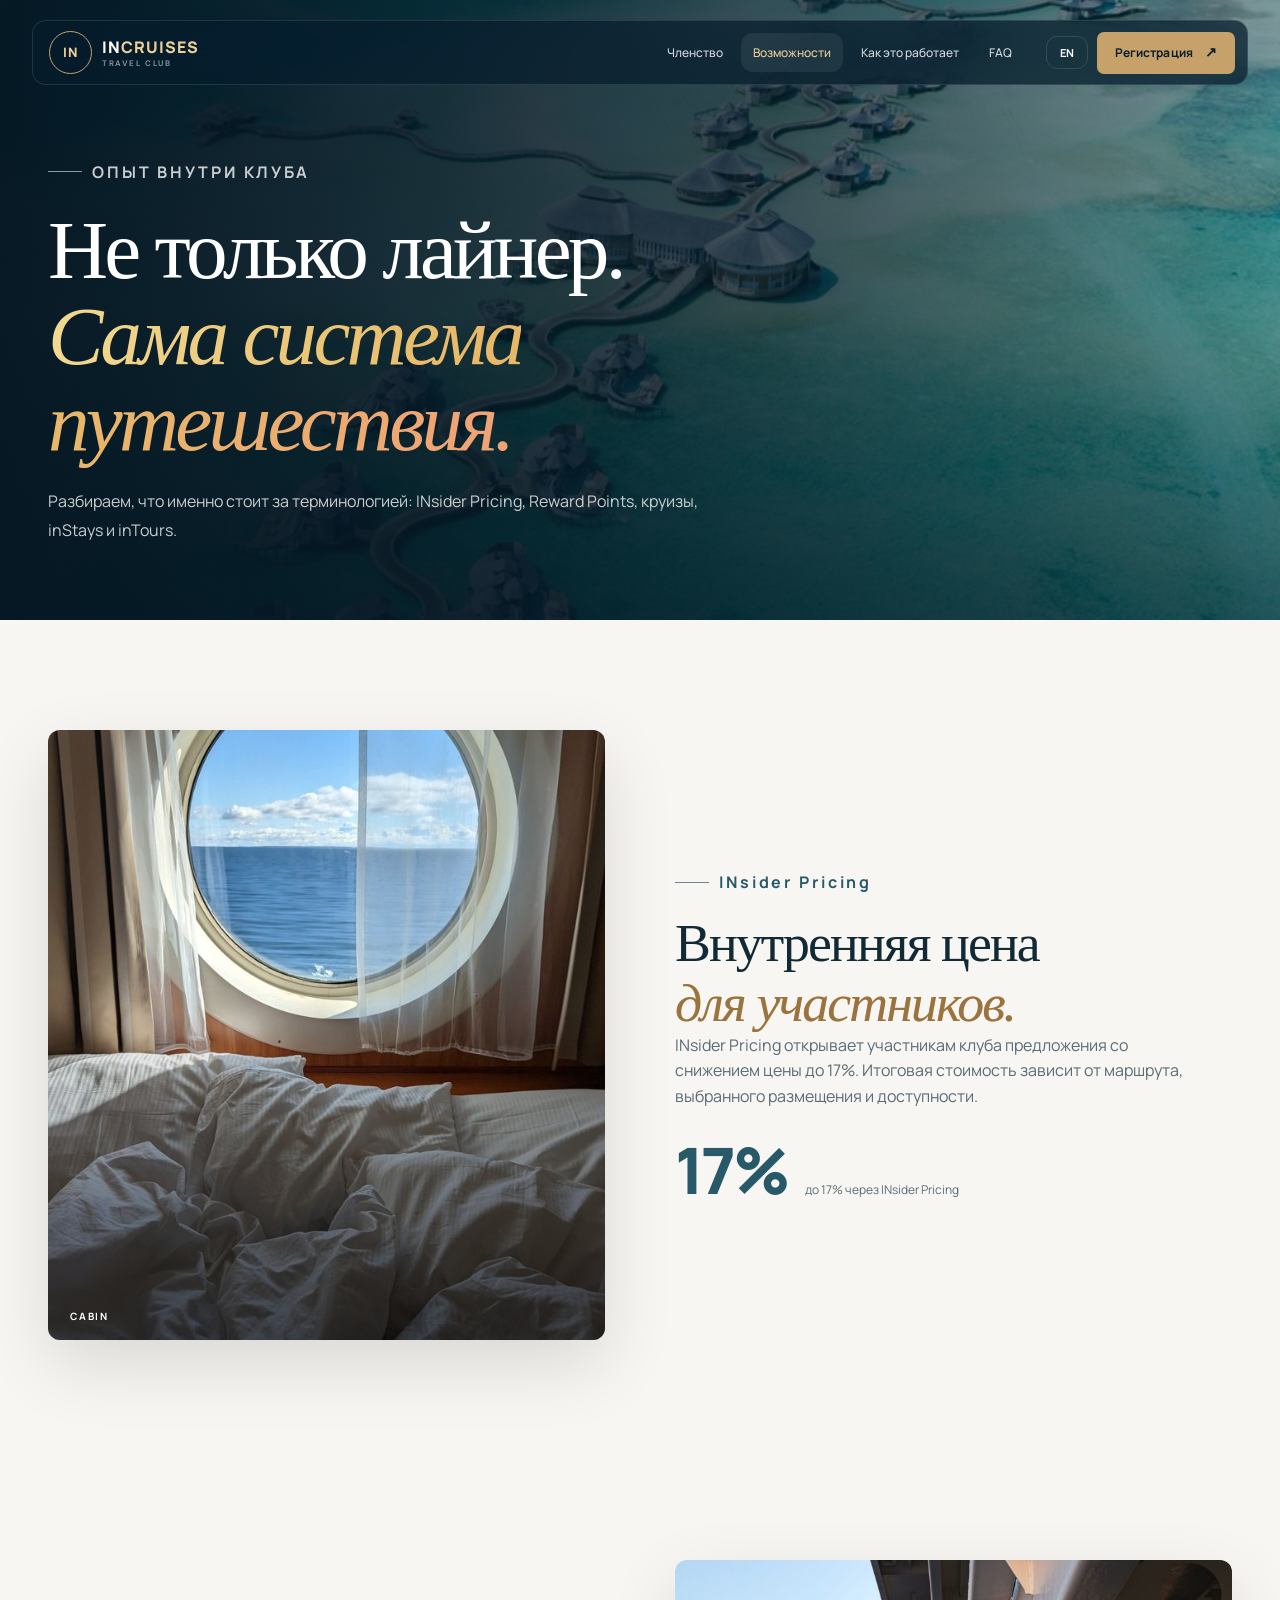
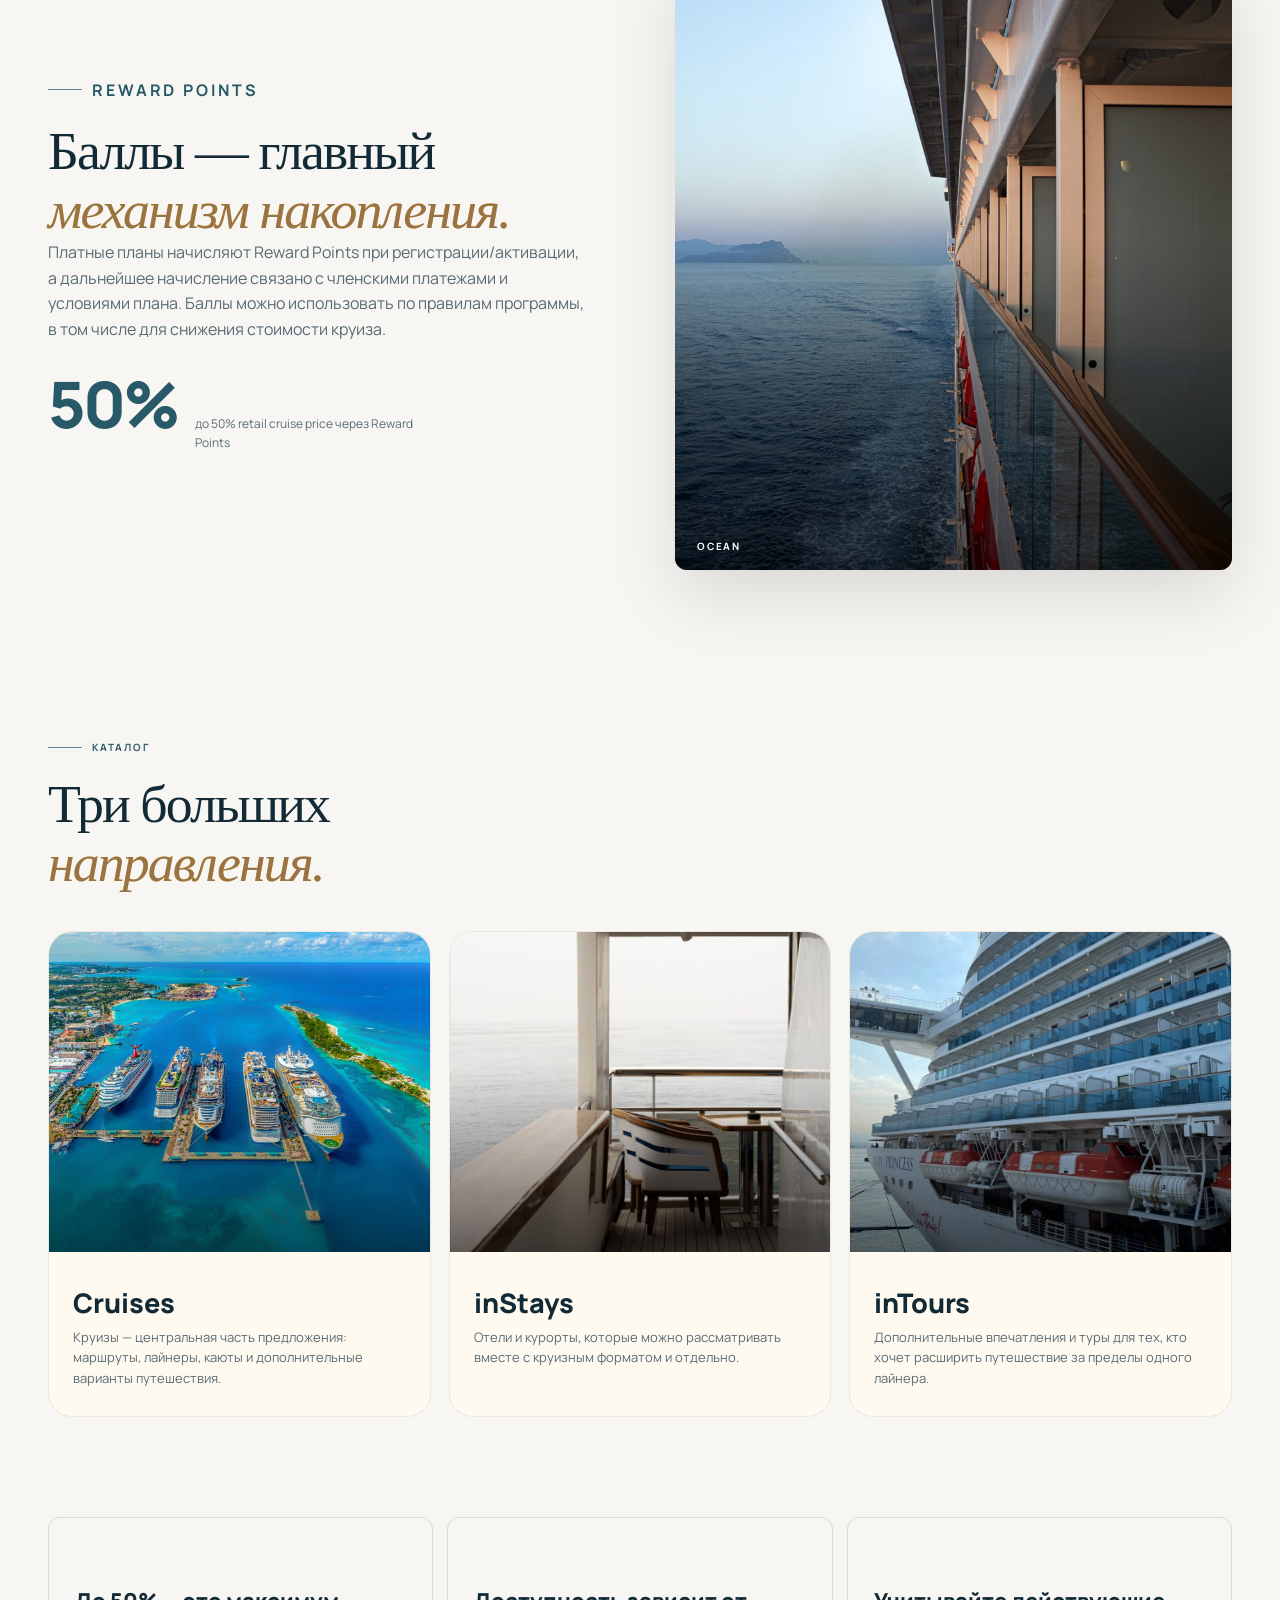
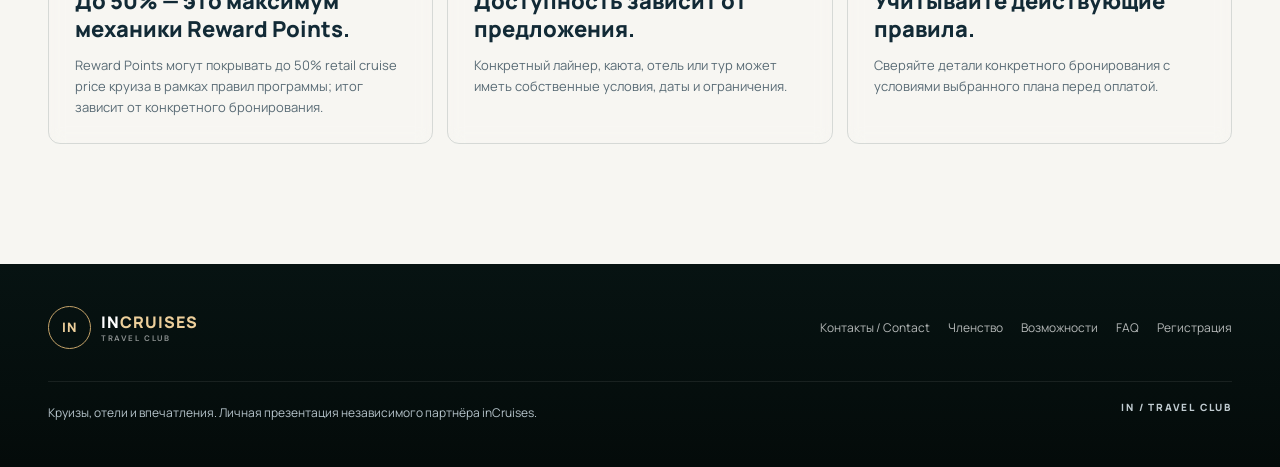
==== benefits.html @ 3e2eaf52 "Initial website" ====
<!doctype html>
<html lang="ru">
<head>
  <meta charset="utf-8"><meta name="viewport" content="width=device-width, initial-scale=1"><meta name="theme-color" content="#081d2b">
  <meta name="description" content="Возможности inCruises: INsider Pricing, Reward Points, круизы, отели, курорты и туры.">
  <title>Возможности / INCRUISES</title><link rel="icon" href="assets/favicon.svg" type="image/svg+xml">
  <link rel="preconnect" href="https://fonts.googleapis.com"><link rel="preconnect" href="https://fonts.gstatic.com" crossorigin><link href="https://fonts.googleapis.com/css2?family=DM+Sans:wght@400;500;600;700&amp;family=Manrope:wght@400;500;600;700;800&amp;display=swap" rel="stylesheet"><link rel="stylesheet" href="css/style.css"><script src="js/config.js"></script><script src="js/translations.js" defer></script><script src="js/main.js" defer></script>
<meta property="og:type" content="website"><meta property="og:title" content="Возможности / INCRUISES"><meta property="og:description" content="Круизы, отели и новые впечатления. Выберите свой формат путешествий."><meta name="twitter:card" content="summary"></head>
<body data-page="benefits"><div class="page-noise" aria-hidden="true"></div>
<header class="site-header"><a class="brand" href="index.html"><span class="brand-mark">IN</span><span class="brand-copy"><strong>IN<span>CRUISES</span></strong><small>TRAVEL CLUB</small></span></a><button class="menu-toggle" aria-label="Открыть меню" aria-controls="nav" aria-expanded="false"><span></span><span></span><span></span></button><nav class="nav" id="nav"><a href="membership.html" data-i18n="navMembership">Членство</a><a href="benefits.html" data-i18n="navBenefits">Возможности</a><a href="how-it-works.html" data-i18n="navHow">Как это работает</a><a href="faq.html" data-i18n="navFaq">FAQ</a></nav><div class="header-actions"><button class="lang-toggle" type="button">EN</button><a class="button button-small button-coral" data-register href="register.html"><span data-i18n="navJoin">Регистрация</span><b>↗</b></a></div></header>
<a class="skip-link" href="#main-content">К содержимому / Skip to content</a><main id="main-content">
<section class="page-hero page-hero-benefits"><div class="page-hero-bg" style="background-image:url('images/island.jpg')"></div><div class="hero-overlay"></div><div class="page-hero-content section-wrap reveal"><p class="eyebrow"><span class="eyebrow-line"></span><span data-i18n="benefitsEyebrow">ОПЫТ ВНУТРИ КЛУБА</span></p><h1 data-i18n="benefitsTitle">Не только лайнер.<br><em>Сама система путешествия.</em></h1><p data-i18n="benefitsLead">Разбираем, что именно стоит за терминологией: INsider Pricing, Reward Points, круизы, inStays и inTours.</p></div></section>
<section class="section-wrap benefit-feature"><div class="benefit-media reveal" style="background-image:url('images/photo-19154533.jpg')"><span> CABIN</span></div><div class="benefit-copy reveal reveal-delay-1"><p class="eyebrow dark"><span class="eyebrow-line"></span><span data-i18n="insiderEyebrow">INsider Pricing</span></p><h2 data-i18n="insiderTitle">Внутренняя цена<br><em>для участников.</em></h2><p data-i18n="insiderText">INsider Pricing открывает участникам клуба предложения со снижением цены до 17%. Итоговая стоимость зависит от маршрута, выбранного размещения и доступности.</p><div class="stat-line"><strong>17%</strong><span data-i18n="insiderStat">до 17% через INsider Pricing</span></div></div></section>
<section class="section-wrap benefit-feature reverse"><div class="benefit-media reveal" style="background-image:url('images/photo-38842315.jpg')"><span>OCEAN</span></div><div class="benefit-copy reveal reveal-delay-1"><p class="eyebrow dark"><span class="eyebrow-line"></span><span data-i18n="rpEyebrow">REWARD POINTS</span></p><h2 data-i18n="rpTitle">Баллы — главный<br><em>механизм накопления.</em></h2><p data-i18n="rpText">Платные планы начисляют Reward Points при регистрации/активации, а дальнейшее начисление связано с членскими платежами и условиями плана. Баллы можно использовать по правилам программы, в том числе для снижения стоимости круиза.</p><div class="stat-line"><strong>50%</strong><span data-i18n="rpStat">до 50% retail cruise price через Reward Points</span></div></div></section>
<section class="section-wrap product-grid-section"><div class="section-head reveal"><div><p class="eyebrow dark"><span class="eyebrow-line"></span><span data-i18n="catalogEyebrow">КАТАЛОГ</span></p><h2 data-i18n="catalogTitle">Три больших<br><em>направления.</em></h2></div></div><div class="product-grid"><article class="product-card reveal"><div class="product-photo" style="background-image:url('images/hero.jpg')"></div><div class="product-copy"><h3 data-i18n="cruiseTitle">Cruises</h3><p data-i18n="cruiseText">Круизы — центральная часть предложения: маршруты, лайнеры, каюты и дополнительные варианты путешествия.</p></div></article><article class="product-card reveal reveal-delay-1"><div class="product-photo" style="background-image:url('images/photo-17635350.jpg')"></div><div class="product-copy"><h3 data-i18n="staysTitle">inStays</h3><p data-i18n="staysText">Отели и курорты, которые можно рассматривать вместе с круизным форматом и отдельно.</p></div></article><article class="product-card reveal reveal-delay-2"><div class="product-photo" style="background-image:url('images/photo-31258302.jpg')"></div><div class="product-copy"></span><h3 data-i18n="toursTitle">inTours</h3><p data-i18n="toursText">Дополнительные впечатления и туры для тех, кто хочет расширить путешествие за пределы одного лайнера.</p></div></article></div></section>
<section class="section-wrap guardrail-grid"><article class="guardrail reveal"><h3 data-i18n="guard1Title">До 50% — это максимум механики Reward Points.</h3><p data-i18n="guard1Text">Reward Points могут покрывать до 50% retail cruise price круиза в рамках правил программы; итог зависит от конкретного бронирования.</p></article><article class="guardrail reveal reveal-delay-1"><h3 data-i18n="guard2Title">Доступность зависит от предложения.</h3><p data-i18n="guard2Text">Конкретный лайнер, каюта, отель или тур может иметь собственные условия, даты и ограничения.</p></article><article class="guardrail reveal reveal-delay-2"><h3 data-i18n="guard3Title">Учитывайте действующие правила.</h3><p data-i18n="guard3Text">Сверяйте детали конкретного бронирования с условиями выбранного плана перед оплатой.</p></article></section><span>
</main>
<footer class="footer"><div class="footer-top section-wrap"><a class="brand footer-brand" href="index.html"><span class="brand-mark">IN</span><span class="brand-copy"><strong>IN<span>CRUISES</span></strong><small>TRAVEL CLUB</small></span></a><nav><a href="register.html#contact">Контакты / Contact</a><a href="membership.html" data-i18n="navMembership">Членство</a><a href="benefits.html" data-i18n="navBenefits">Возможности</a><a href="faq.html" data-i18n="navFaq">FAQ</a><a href="register.html" data-i18n="navJoin">Регистрация</a></nav></div><div class="footer-bottom section-wrap"><p data-i18n="footerDisclaimer">Круизы, отели и впечатления. Личная презентация независимого партнёра inCruises.</p><span class="footer-mark">IN / TRAVEL CLUB</span></div></footer><div class="mobile-action"><a href="membership.html"><span data-copy="mobilePlans" data-ru="Сравнить планы" data-en="Compare plans">Сравнить планы</span></a><a class="mobile-contact" href="register.html#contact"><span data-copy="mobileContact" data-ru="Связаться ↗" data-en="Get in touch ↗">Связаться ↗</span></a></div><button class="back-to-top" type="button" aria-label="Наверх / Back to top" hidden>↑</button></body></html>
---- css/style.css ----
:root{--bg:#071312;--bg2:#0b1c19;--paper:#f4eee4;--ink:#15201e;--muted:#6b716c;--line:rgba(21,32,30,.13);--coral:#db704c;--gold:#e9c878;--cream:#fff8ec;--green:#0e5b50;--shadow:0 25px 80px rgba(0,0,0,.14);--radius:28px}*{box-sizing:border-box;margin:0;padding:0}html{scroll-behavior:smooth}body{font-family:"DM Sans",sans-serif;color:var(--ink);background:var(--paper);line-height:1.6;overflow-x:hidden}body:before{content:"";position:fixed;inset:0;background:radial-gradient(circle at 20% 0%,rgba(233,200,120,.08),transparent 25%),radial-gradient(circle at 85% 20%,rgba(219,112,76,.08),transparent 25%);pointer-events:none;z-index:-2}.page-noise{position:fixed;inset:0;opacity:.035;pointer-events:none;z-index:50;background-image:url("data:image/svg+xml,%3Csvg xmlns='http://www.w3.org/2000/svg' width='140' height='140' viewBox='0 0 140 140'%3E%3Cfilter id='n'%3E%3CfeTurbulence type='fractalNoise' baseFrequency='.85' numOctaves='4' stitchTiles='stitch'/%3E%3C/filter%3E%3Crect width='100%25' height='100%25' filter='url(%23n)' opacity='.38'/%3E%3C/svg%3E")}.section-wrap{width:min(1180px,92%);margin:0 auto}.site-header{position:fixed;z-index:100;top:16px;left:50%;transform:translateX(-50%);width:min(1220px,94%);display:flex;align-items:center;gap:22px;padding:12px 14px 12px 18px;background:rgba(4,13,12,.68);backdrop-filter:blur(18px) saturate(130%);border:1px solid rgba(255,255,255,.08);box-shadow:0 16px 55px rgba(0,0,0,.2);border-radius:22px;color:white}.brand{display:flex;align-items:center;gap:10px;color:white;text-decoration:none;min-width:max-content}.brand-mark{width:42px;height:42px;border-radius:13px;display:grid;place-items:center;border:1px solid rgba(233,200,120,.5);font:800 13px/1 Manrope;letter-spacing:.04em;color:var(--gold);background:linear-gradient(135deg,rgba(233,200,120,.16),rgba(219,112,76,.08))}.brand-copy{display:grid;line-height:1}.brand-copy strong{font:800 17px/1 Manrope;letter-spacing:.06em}.brand-copy strong span{color:var(--gold)}.brand-copy small{margin-top:4px;font:600 8px/1 DM Sans;letter-spacing:.26em;color:rgba(255,255,255,.55)}.nav{display:flex;gap:6px;align-items:center;margin-left:auto}.nav a{color:rgba(255,255,255,.82);text-decoration:none;padding:10px 12px;border-radius:12px;font-size:13px;font-weight:600;transition:.28s}.nav a:hover{background:rgba(255,255,255,.07);color:white}.header-actions{display:flex;align-items:center;gap:9px}.lang-toggle{border:1px solid rgba(255,255,255,.12);background:transparent;color:white;border-radius:11px;padding:10px 11px;font:700 11px/1 Manrope;cursor:pointer}.button{display:inline-flex;align-items:center;justify-content:center;gap:12px;min-height:52px;padding:0 20px;border-radius:15px;text-decoration:none;font-weight:800;letter-spacing:.01em;border:1px solid transparent;transition:transform .3s,box-shadow .3s,background .3s,color .3s}.button b{font-size:14px;font-weight:600}.button-small{min-height:42px;padding:0 15px;font-size:12px}.button-coral{background:var(--coral);color:white;box-shadow:0 12px 35px rgba(219,112,76,.25)}.button-coral:hover{transform:translateY(-2px);box-shadow:0 18px 40px rgba(219,112,76,.34)}.button-cream{background:var(--cream);color:var(--ink)}.button-green{background:var(--green);color:white}.menu-toggle{display:none;margin-left:auto;width:42px;height:42px;border-radius:12px;border:1px solid rgba(255,255,255,.12);background:transparent;flex-direction:column;justify-content:center;gap:5px;padding:0 10px}.menu-toggle span{height:1px;background:white;width:100%;display:block}.hero{position:relative;min-height:100svh;display:grid;align-items:end;padding:140px 6% 86px;color:white;overflow:hidden;background:var(--bg)}.hero-media,.page-hero-bg,.register-bg,.cta-media{position:absolute;inset:0;background-size:cover;background-position:center}.hero-media{transform:scale(1.05)}.hero-overlay,.cta-overlay{position:absolute;inset:0;background:linear-gradient(90deg,rgba(0,0,0,.74) 0%,rgba(0,0,0,.42) 45%,rgba(0,0,0,.25) 100%),linear-gradient(0deg,rgba(0,0,0,.55),transparent 42%)}.hero-gridline{position:absolute;inset:0;background:linear-gradient(90deg,transparent 0%,transparent calc(50% - .5px),rgba(255,255,255,.1) 50%,transparent calc(50% + .5px));opacity:.3}.hero-content{position:relative;z-index:2;max-width:820px}.eyebrow{display:flex;align-items:center;gap:10px;font:700 10px/1 Manrope;letter-spacing:.21em}.eyebrow-line{display:inline-block;width:34px;height:1px;background:currentColor;opacity:.7}.eyebrow.dark{color:var(--green)}.eyebrow.light,.hero .eyebrow{color:#f9ead3}.hero h1,.page-hero h1,.register-card h1{font:800 clamp(46px,7.4vw,98px)/.96 Manrope;letter-spacing:-.055em;margin:22px 0}.hero h1 em,.page-hero h1 em,.register-card h1 em,h2 em{font-style:normal;color:var(--gold)}.hero-description,.page-hero p,.register-card p{max-width:650px;color:rgba(255,255,255,.78);font-size:17px}.hero-actions{display:flex;align-items:center;gap:20px;flex-wrap:wrap;margin-top:30px}.text-link{color:white;text-decoration:none;display:inline-flex;gap:10px;align-items:center;font-weight:700;font-size:13px}.text-link:hover{text-decoration:underline}.text-link b{font-size:18px;font-weight:400}.hero-meta{margin-top:54px;display:flex;align-items:center;gap:12px;font:600 10px/1 Manrope;letter-spacing:.18em;color:rgba(255,255,255,.55)}.hero-meta i{width:5px;height:5px;background:var(--gold);border-radius:50%}.hero-side{position:absolute;right:6%;bottom:82px;z-index:2;display:flex;flex-direction:column;align-items:flex-end;gap:10px;font:800 11px/1.1 Manrope;letter-spacing:.2em;color:rgba(255,255,255,.75);text-align:right}.hero-side div{width:74px;height:1px;background:rgba(255,255,255,.4)}.hero-side span{font-size:13px;color:var(--gold)}.video-section{padding:125px 0 90px}.section-head{display:flex;justify-content:space-between;align-items:flex-end;gap:35px;margin-bottom:42px}.section-head h2,.split-intro h2,.benefit-copy h2,.x-card h2,.final-cta h2{font:800 clamp(38px,5.2vw,68px)/1.03 Manrope;letter-spacing:-.05em;margin-top:16px}.section-aside{max-width:380px;color:var(--muted);font-size:14px}.video-card{background:var(--bg);border-radius:var(--radius);overflow:hidden;box-shadow:var(--shadow)}.video-frame{position:relative;aspect-ratio:16/8.6;background:#000}.video-frame iframe{position:absolute;inset:0;width:100%;height:100%;border:0}.video-corner{position:absolute;left:18px;bottom:16px;padding:9px 11px;background:rgba(0,0,0,.5);border:1px solid rgba(255,255,255,.1);border-radius:10px;color:white;font:700 9px/1 Manrope;letter-spacing:.16em;pointer-events:none}.video-bottom{display:flex;justify-content:space-between;align-items:center;padding:15px 20px;color:rgba(255,255,255,.65);font-size:12px}.video-bottom a{color:var(--gold);text-decoration:none;font-weight:700}.split-intro{padding:110px 0;display:grid;grid-template-columns:1fr .9fr;gap:90px;align-items:end}.split-copy>p{color:#606864;max-width:560px;font-size:18px}.mini-stats{display:grid;grid-template-columns:repeat(3,1fr);gap:12px;margin:35px 0}.mini-stats div{padding:18px;border:1px solid var(--line);border-radius:18px;background:rgba(255,255,255,.35)}.mini-stats strong{font:800 30px/1 Manrope;color:var(--green);display:block}.mini-stats span{display:block;margin-top:8px;color:var(--muted);font-size:11px;line-height:1.35}.underlined-link{display:inline-flex;align-items:center;gap:9px;color:var(--ink);font-weight:800;text-decoration:none;border-bottom:1px solid currentColor;padding-bottom:5px}.underlined-link b{font-weight:400}.image-story{width:min(1320px,94%);margin:0 auto 120px;display:grid;grid-template-columns:1.45fr .75fr;gap:14px}.story-large,.story-small{min-height:500px;border-radius:26px;background-size:cover;background-position:center;position:relative;overflow:hidden}.story-large:after,.story-small:after,.product-photo:after,.benefit-media:after{content:"";position:absolute;inset:0;background:linear-gradient(0deg,rgba(0,0,0,.55),transparent 55%)}.story-large span,.story-small span{position:absolute;left:20px;bottom:18px;z-index:1;color:white;font:700 10px/1 Manrope;letter-spacing:.18em}.story-stack{display:grid;grid-template-rows:1fr 1fr;gap:14px}.story-small{min-height:243px}.feature-section{padding:60px 0 120px}.feature-grid{display:grid;grid-template-columns:repeat(3,1fr);gap:14px}.feature-card{position:relative;min-height:310px;padding:30px;border-radius:24px;background:#fff9ef;border:1px solid rgba(21,32,30,.08);transition:transform .45s,box-shadow .45s}.feature-card:hover{transform:translateY(-8px);box-shadow:var(--shadow)}.feature-index{font:800 12px/1 Manrope;letter-spacing:.16em;color:var(--coral)}.feature-card h3{font:800 25px/1.06 Manrope;letter-spacing:-.03em;margin:66px 0 12px}.feature-card p{font-size:14px;color:var(--muted)}.feature-card>a{position:absolute;right:25px;bottom:23px;text-decoration:none;color:var(--ink);font-size:22px}.cta-section{position:relative;min-height:650px;display:flex;align-items:center;color:white;overflow:hidden}.cta-media{filter:saturate(.9)}.cta-inner{position:relative;z-index:2;padding-top:40px;padding-bottom:40px}.cta-inner h2{font:800 clamp(48px,6vw,82px)/.98 Manrope;letter-spacing:-.055em;margin:20px 0}.cta-inner p{max-width:600px;color:rgba(255,255,255,.78);font-size:17px}.light{color:white}.footer{background:var(--bg);color:white}.footer-top{padding:42px 0 32px;display:flex;justify-content:space-between;gap:30px;align-items:center}.footer-top nav{display:flex;gap:18px;flex-wrap:wrap;justify-content:flex-end}.footer-top nav a,.footer-bottom a{color:rgba(255,255,255,.7);text-decoration:none;font-size:12px}.footer-top nav a:hover,.footer-bottom a:hover{color:white}.footer-bottom{border-top:1px solid rgba(255,255,255,.08);padding:20px 0 28px;display:flex;justify-content:space-between;gap:30px}.footer-bottom p{max-width:780px;color:rgba(255,255,255,.48);font-size:11px}.page-hero{position:relative;min-height:68vh;display:flex;align-items:flex-end;color:white;overflow:hidden;padding:150px 0 75px}.page-hero:after{content:"";position:absolute;inset:0;background:linear-gradient(90deg,rgba(0,0,0,.73),rgba(0,0,0,.28)),linear-gradient(0deg,rgba(0,0,0,.65),transparent 65%)}.page-hero-content{position:relative;z-index:2}.page-hero h1{max-width:820px}.page-intro{padding:110px 0 70px}.pricing-grid{display:grid;grid-template-columns:repeat(4,1fr);gap:14px}.price-card{position:relative;padding:25px;background:#fffaf0;border:1px solid rgba(21,32,30,.08);border-radius:24px;min-height:430px;transition:transform .45s,box-shadow .45s}.price-card:hover{transform:translateY(-7px);box-shadow:var(--shadow)}.price-card.featured{background:var(--bg);color:white;border-color:rgba(233,200,120,.2)}.price-badge{position:absolute;top:18px;right:18px;color:var(--gold);font:700 8px/1 Manrope;letter-spacing:.18em}.price-tag{font:700 10px/1 Manrope;letter-spacing:.18em;color:var(--coral)}.featured .price-tag{color:var(--gold)}.price-main{margin:65px 0 2px;display:flex;align-items:flex-end;gap:9px}.price-main strong{font:800 55px/1 Manrope;letter-spacing:-.06em}.price-main span{font-size:11px;color:var(--muted);padding-bottom:7px}.featured .price-main span{color:rgba(255,255,255,.58)}.price-sub{font-size:13px;font-weight:700;color:var(--green);margin-bottom:24px}.featured .price-sub{color:var(--gold)}.price-card ul{list-style:none;border-top:1px solid var(--line)}.featured .price-card ul{border-color:rgba(255,255,255,.09)}.price-card li{display:flex;gap:12px;padding:14px 0;border-bottom:1px solid var(--line);font-size:11px;color:var(--muted)}.featured li{border-color:rgba(255,255,255,.09);color:rgba(255,255,255,.64)}.price-card li b{font:800 12px/1 Manrope;color:var(--ink);min-width:44px}.featured li b{color:var(--gold)}.price-card li b.no{color:#aaa}.card-link{position:absolute;left:25px;bottom:22px;color:var(--ink);text-decoration:none;font-weight:800;font-size:12px}.featured .card-link{color:white}.table-section{padding:70px 0 110px}.table-wrap{overflow:auto;border:1px solid var(--line);border-radius:24px;background:#fffaf0}.table-wrap table{width:100%;border-collapse:collapse;min-width:900px}.table-wrap th,.table-wrap td{text-align:left;padding:16px 18px;border-bottom:1px solid var(--line);font-size:11px}.table-wrap th{font:800 10px/1 Manrope;letter-spacing:.15em;background:#f4eadb}.table-wrap th:not(:first-child){text-align:center}.table-wrap td:not(:first-child){text-align:center;font-weight:700}.table-wrap tr:last-child td{border-bottom:0}.x-section{padding-bottom:100px}.x-card{position:relative;padding:54px;border-radius:28px;background:linear-gradient(135deg,#fff9ef,#efe4d4);overflow:hidden}.x-card:after{content:"";position:absolute;width:380px;height:380px;border-radius:50%;right:-100px;top:-120px;background:radial-gradient(circle,rgba(233,200,120,.35),transparent 65%)}.x-mark{position:absolute;right:45px;top:36px;font:800 12px/1 Manrope;letter-spacing:.2em;color:var(--coral)}.x-grid{display:grid;grid-template-columns:repeat(3,1fr);gap:14px;margin-top:44px}.x-grid article{padding:24px;border-radius:18px;background:rgba(255,255,255,.65);border:1px solid rgba(21,32,30,.07)}.x-grid span{font:800 10px/1 Manrope;color:var(--coral)}.x-grid h3{font:800 22px/1.05 Manrope;margin:20px 0 9px}.x-grid p{font-size:13px;color:var(--muted)}.note-section{padding-bottom:120px}.source-note{padding:26px;border-radius:20px;border-left:4px solid var(--coral);background:#eee4d7}.source-note strong{font:800 17px/1.1 Manrope}.source-note p{margin:10px 0 18px;color:#626964;font-size:13px}.source-links{display:flex;gap:18px;flex-wrap:wrap}.source-links a{color:var(--green);font-weight:800;font-size:12px;text-decoration:none;border-bottom:1px solid rgba(14,91,80,.35);padding-bottom:3px}.benefit-feature{padding:110px 0;display:grid;grid-template-columns:1fr 1fr;gap:70px;align-items:center}.benefit-feature.reverse .benefit-media{order:2}.benefit-feature.reverse .benefit-copy{order:1}.benefit-media{position:relative;min-height:610px;border-radius:30px;background-size:cover;background-position:center;overflow:hidden}.benefit-media span{position:absolute;bottom:19px;left:22px;z-index:1;color:white;font:700 10px/1 Manrope;letter-spacing:.18em}.benefit-copy p{color:var(--muted);font-size:16px;max-width:540px}.stat-line{display:flex;align-items:baseline;gap:18px;margin-top:32px}.stat-line strong{font:800 60px/.9 Manrope;color:var(--green);letter-spacing:-.05em}.stat-line span{font-size:12px;color:var(--muted);max-width:250px}.product-grid-section{padding:60px 0 100px}.product-grid{display:grid;grid-template-columns:repeat(3,1fr);gap:14px}.product-card{border-radius:24px;overflow:hidden;background:#fffaf0;border:1px solid rgba(21,32,30,.08);transition:transform .45s,box-shadow .45s}.product-card:hover{transform:translateY(-8px);box-shadow:var(--shadow)}.product-photo{height:290px;background-size:cover;background-position:center;position:relative}.product-copy{padding:23px 24px 27px}.product-copy>span{font:800 10px/1 Manrope;color:var(--coral);letter-spacing:.12em}.product-copy h3{font:800 27px/1.05 Manrope;margin:14px 0 9px}.product-copy p{font-size:13px;color:var(--muted)}.guardrail-grid{padding:0 0 120px;display:grid;grid-template-columns:repeat(3,1fr);gap:14px}.guardrail{padding:26px;border:1px solid var(--line);border-radius:22px;background:rgba(255,255,255,.4)}.guardrail span{font:800 11px/1 Manrope;color:var(--coral)}.guardrail h3{font:800 22px/1.05 Manrope;margin:44px 0 12px}.guardrail p{font-size:13px;color:var(--muted)}.process-section{padding:110px 0}.process-grid{display:grid;grid-template-columns:repeat(2,1fr);gap:14px}.process-card{padding:30px;border-radius:23px;background:#fffaf0;border:1px solid rgba(21,32,30,.08);min-height:235px}.process-card span{font:800 11px/1 Manrope;color:var(--coral);letter-spacing:.15em}.process-card h3{font:800 28px/1.05 Manrope;margin:58px 0 10px}.process-card p{font-size:13px;color:var(--muted);max-width:560px}.timeline-section{padding:40px 0 110px}.timing-grid{display:grid;grid-template-columns:repeat(3,1fr);gap:14px}.timing-grid article{padding:30px;border-radius:24px;background:var(--bg);color:white;min-height:230px}.timing-grid strong{display:block;font:800 70px/.9 Manrope;color:var(--gold);letter-spacing:-.06em}.timing-grid span{display:block;margin-top:18px;color:rgba(255,255,255,.66);font-size:12px}.split-rule{padding:40px 0 110px;display:grid;grid-template-columns:.8fr 1.2fr;gap:80px}.split-rule h2{font:800 50px/1.02 Manrope;letter-spacing:-.045em;margin:18px 0}.split-rule p{color:var(--muted);font-size:15px}.rule-list{border-top:1px solid var(--line)}.rule-list div{display:grid;grid-template-columns:44px 1fr;gap:14px;padding:18px 0;border-bottom:1px solid var(--line)}.rule-list b{font:800 10px/1 Manrope;color:var(--coral);padding-top:5px}.rule-list span{font-size:14px;color:#4f5854}.final-cta{padding-bottom:120px}.final-cta-inner{padding:60px;border-radius:30px;background:linear-gradient(135deg,#fbf2e5,#e8dccd)}.final-cta-inner .button{margin-top:30px}.faq-section{padding:110px 0 70px}.faq-list{border-top:1px solid var(--line)}.faq-item{border-bottom:1px solid var(--line);padding:0}.faq-item summary{list-style:none;display:flex;align-items:center;justify-content:space-between;gap:25px;padding:24px 0;font:800 22px/1.1 Manrope;cursor:pointer}.faq-item summary::-webkit-details-marker{display:none}.faq-item summary b{width:34px;height:34px;display:grid;place-items:center;border:1px solid var(--line);border-radius:50%;font:500 19px/1 Manrope;transition:transform .3s}.faq-item[open] summary b{transform:rotate(45deg)}.faq-item p{max-width:780px;color:var(--muted);font-size:14px;padding:0 70px 24px 0}.faq-bottom{padding-bottom:120px}.register-hero{min-height:100svh;display:flex;align-items:center;position:relative;background:var(--bg);overflow:hidden;padding:150px 0 100px;color:white}.register-card{position:relative;z-index:2}.register-card-inner{width:min(760px,100%);padding:50px;border-radius:30px;background:rgba(7,19,18,.75);border:1px solid rgba(255,255,255,.1);backdrop-filter:blur(14px);box-shadow:var(--shadow)}.register-button{margin-top:28px}.config-hint{display:flex;gap:10px;align-items:center;margin-top:16px;color:rgba(255,255,255,.6);font-size:11px;flex-wrap:wrap}.config-hint code{font:700 10px/1 monospace;color:var(--gold);padding:7px 9px;border:1px solid rgba(233,200,120,.2);border-radius:8px;background:rgba(233,200,120,.06)}.register-steps{display:grid;grid-template-columns:repeat(3,1fr);gap:14px;padding:110px 0 120px}.register-step{padding:28px;border-radius:22px;background:#fffaf0;border:1px solid var(--line)}.register-step span{font:800 11px/1 Manrope;color:var(--coral);letter-spacing:.16em}.register-step h3{font:800 25px/1.05 Manrope;margin:42px 0 10px}.register-step p{font-size:13px;color:var(--muted);min-height:60px}.register-step a{display:inline-block;margin-top:20px;color:var(--green);font-weight:800;text-decoration:none;font-size:12px}.reveal{opacity:0;transform:translateY(28px);transition:opacity .8s cubic-bezier(.2,.75,.2,1),transform .8s cubic-bezier(.2,.75,.2,1)}.reveal-delay-1{transition-delay:.09s}.reveal-delay-2{transition-delay:.18s}.reveal-delay-3{transition-delay:.27s}.reveal.is-visible{opacity:1;transform:none}
@media (max-width:980px){.nav{gap:0}.nav a{padding:9px 9px;font-size:12px}.header-actions .button{display:none}.hero{padding-left:7%;padding-right:7%}.hero-side{display:none}.split-intro,.benefit-feature,.split-rule{grid-template-columns:1fr;gap:40px}.image-story{grid-template-columns:1fr}.story-stack{grid-template-columns:1fr 1fr;grid-template-rows:none}.story-small{min-height:300px}.pricing-grid{grid-template-columns:repeat(2,1fr)}.feature-grid,.product-grid,.guardrail-grid,.timing-grid{grid-template-columns:1fr}.process-grid{grid-template-columns:1fr 1fr}.register-steps{grid-template-columns:1fr 1fr}}
@media (max-width:720px){.site-header{top:10px;width:calc(100% - 20px)}.menu-toggle{display:flex}.nav{position:absolute;top:63px;left:0;right:0;background:rgba(4,13,12,.96);padding:10px;border-radius:16px;display:none;flex-direction:column;align-items:stretch}.nav a{padding:13px 14px}.menu-open .nav{display:flex}.hero{padding-top:125px;padding-bottom:60px;min-height:90svh}.hero h1{font-size:52px}.hero-description{font-size:15px}.hero-actions{gap:12px}.video-section,.page-intro,.process-section,.timeline-section,.faq-section{padding-top:85px}.section-head{display:block}.section-aside{margin-top:18px}.video-bottom{gap:14px;flex-wrap:wrap}.mini-stats{grid-template-columns:1fr}.image-story{margin-bottom:85px}.story-stack{grid-template-columns:1fr}.story-large,.story-small{min-height:330px}.feature-section,.table-section,.product-grid-section{padding-bottom:85px}.pricing-grid{grid-template-columns:1fr}.price-card{min-height:390px}.x-card{padding:32px}.x-grid{grid-template-columns:1fr}.benefit-feature{padding:85px 0}.benefit-feature.reverse .benefit-media,.benefit-feature.reverse .benefit-copy{order:initial}.benefit-media{min-height:430px}.process-grid{grid-template-columns:1fr}.split-rule h2{font-size:42px}.register-card-inner{padding:30px 24px}.register-card h1{font-size:50px}.register-steps{grid-template-columns:1fr;padding-top:80px}.footer-top,.footer-bottom{display:block}.footer-top nav{justify-content:flex-start;margin-top:24px}.footer-bottom a{display:inline-block;margin-top:14px}.faq-item summary{font-size:18px}.faq-item p{padding-right:20px}.page-hero{min-height:72vh}.page-hero h1{font-size:50px}}
@media (prefers-reduced-motion:reduce){html{scroll-behavior:auto}.reveal{opacity:1!important;transform:none!important;transition:none!important}.hero-media{transform:none!important}.button,.feature-card,.price-card,.product-card{transition:none}}


/* === V2.1 VISUAL POLISH === */
:root{
  --bg:#06100f; --bg2:#0a1917; --paper:#f5f1e9; --paper-2:#fbf8f1; --ink:#101a18;
  --muted:#66706c; --line:rgba(16,26,24,.11); --coral:#ef7652; --gold:#e9ca7b; --green:#0c6658;
  --shadow:0 28px 90px rgba(4,12,11,.16); --radius:30px;
}
::selection{background:rgba(233,202,123,.72);color:#101a18}
body{background:linear-gradient(180deg,#f7f3eb 0%,#f5f0e7 100%)}
body:after{content:"";position:fixed;inset:auto auto -16vw -16vw;width:48vw;height:48vw;background:radial-gradient(circle,rgba(239,118,82,.09),transparent 65%);filter:blur(18px);pointer-events:none;z-index:-1}
.site-header{top:18px;width:min(1260px,calc(100% - 30px));padding:10px 12px 10px 16px;border-radius:20px;background:rgba(4,13,12,.58);border-color:rgba(255,255,255,.11);box-shadow:0 22px 70px rgba(0,0,0,.22)}
.site-header:after{content:"";position:absolute;inset:0;border-radius:inherit;padding:1px;background:linear-gradient(120deg,rgba(233,202,123,.22),transparent 35%,rgba(255,255,255,.07) 70%,rgba(239,118,82,.17));-webkit-mask:linear-gradient(#000 0 0) content-box,linear-gradient(#000 0 0);-webkit-mask-composite:xor;mask-composite:exclude;pointer-events:none}
.nav a{position:relative;overflow:hidden}
.nav a:after{content:"";position:absolute;left:12px;right:12px;bottom:6px;height:1px;background:var(--gold);transform:scaleX(0);transform-origin:right;transition:transform .35s ease}
.nav a:hover:after{transform:scaleX(1);transform-origin:left}
.lang-toggle{min-width:42px}
.button{will-change:transform;box-shadow:0 10px 28px rgba(15,30,26,.08)}
.button:hover{transform:translateY(-3px)}
.hero{min-height:100svh;padding:150px max(6vw,24px) 84px;isolation:isolate}
.hero-video-layer,.hero-video-fallback,.hero-video{position:absolute;inset:0;width:100%;height:100%}
.hero-video-layer{z-index:-3;transform:scale(1.04);will-change:transform}
.hero-video-fallback{background-size:cover;background-position:center}
.hero-video{border:0;object-fit:cover;transform:scale(1.16);filter:saturate(.9) contrast(1.02);pointer-events:none}
.hero-overlay{z-index:-1;background:linear-gradient(90deg,rgba(3,10,9,.86) 0%,rgba(3,10,9,.52) 48%,rgba(3,10,9,.28) 100%),linear-gradient(0deg,rgba(2,8,7,.76) 0%,rgba(2,8,7,.12) 45%,rgba(2,8,7,.25) 100%)}
.hero-gridline{z-index:0;opacity:.2;background:linear-gradient(90deg,transparent 0,transparent 18%,rgba(255,255,255,.09) 18.05%,transparent 18.1%,transparent 81.9%,rgba(255,255,255,.09) 81.95%,transparent 82%),linear-gradient(0deg,transparent 0,transparent 74%,rgba(255,255,255,.07) 74.1%,transparent 74.2%)}
.hero-content{max-width:870px}
.hero h1{font-size:clamp(54px,7vw,102px);max-width:920px;text-wrap:balance}
.hero h1 em,.page-hero h1 em,.register-card h1 em,h2 em{background:linear-gradient(90deg,#f2d990 0%,#e7ba68 45%,#f0a275 100%);-webkit-background-clip:text;background-clip:text;color:transparent}
.hero-description{max-width:650px;color:rgba(255,255,255,.82);font-size:clamp(15px,1.25vw,18px)}
.hero-meta{margin-top:44px}
.video-section{padding:130px 0 105px;background:radial-gradient(circle at 80% 20%,rgba(12,102,88,.05),transparent 35%)}
.video-card{border:1px solid rgba(255,255,255,.08);box-shadow:0 35px 110px rgba(0,0,0,.2)}
.video-frame{aspect-ratio:16/8.7}
.video-frame:after{content:"";position:absolute;inset:0;background:linear-gradient(180deg,transparent 65%,rgba(0,0,0,.28));pointer-events:none}
.split-intro{padding:120px 0 115px}
.split-copy>p{font-size:clamp(16px,1.5vw,19px);line-height:1.75}
.mini-stats div{min-height:120px;display:flex;flex-direction:column;justify-content:center;transition:transform .35s,background .35s,box-shadow .35s}
.mini-stats div:hover{transform:translateY(-6px);background:#fffaf2;box-shadow:0 18px 45px rgba(14,91,80,.08)}
.image-story{margin-bottom:135px}
.story-large,.story-small{box-shadow:0 22px 55px rgba(0,0,0,.12)}
.story-large:before,.story-small:before,.benefit-media:before,.product-photo:before{content:"";position:absolute;inset:0;background:linear-gradient(120deg,rgba(255,255,255,.1),transparent 30%);opacity:.5;z-index:1}
.feature-section{padding:65px 0 135px}
.feature-card,.product-card,.process-card,.register-step,.guardrail{backdrop-filter:blur(8px);box-shadow:0 1px 0 rgba(255,255,255,.5) inset}
.feature-card h3{font-size:clamp(23px,2vw,30px)}
.feature-card:after{content:"";position:absolute;inset:auto 20px 0;height:2px;background:linear-gradient(90deg,var(--coral),var(--gold));transform:scaleX(.15);transform-origin:left;transition:transform .45s}
.feature-card:hover:after{transform:scaleX(1)}
.cta-section{min-height:690px}
.cta-section:after{content:"";position:absolute;inset:0;background:radial-gradient(circle at 85% 30%,rgba(233,202,123,.2),transparent 28%);pointer-events:none}
.footer{background:linear-gradient(180deg,#071312,#040b0a)}
.footer-mark{font:800 10px/1 Manrope;letter-spacing:.18em;color:rgba(255,255,255,.35)}
.page-hero,.register-hero{isolation:isolate}
.page-hero:after,.register-hero:after{content:"";position:absolute;inset:0;background:radial-gradient(circle at 84% 18%,rgba(233,202,123,.18),transparent 26%);pointer-events:none}
.page-hero-bg,.register-bg{filter:saturate(.9) contrast(1.04)}
.page-hero h1,.register-card h1{font-size:clamp(48px,6.5vw,90px)}
.pricing-grid{gap:18px}
.price-card{border:1px solid rgba(16,26,24,.1);box-shadow:0 16px 50px rgba(0,0,0,.06);transition:transform .45s,box-shadow .45s}
.price-card:hover{transform:translateY(-8px);box-shadow:0 30px 75px rgba(0,0,0,.12)}
.price-card.featured{box-shadow:0 28px 80px rgba(6,27,23,.2)}
.table-wrap{box-shadow:0 18px 50px rgba(0,0,0,.05)}
.table-wrap thead th{position:sticky;top:0;z-index:2}
.x-card{box-shadow:0 25px 80px rgba(0,0,0,.07)}
.x-grid article,.guardrail{transition:transform .35s,box-shadow .35s}
.x-grid article:hover,.guardrail:hover{transform:translateY(-6px);box-shadow:0 18px 45px rgba(0,0,0,.08)}
.benefit-media{box-shadow:0 25px 70px rgba(0,0,0,.12)}
.stat-line strong{font-size:clamp(48px,5vw,68px)}
.product-grid{gap:18px}
.product-photo{height:320px}
.product-card:hover .product-photo{transform:scale(1.02)}
.product-photo{transition:transform .6s ease}
.timing-grid article{box-shadow:0 22px 55px rgba(0,0,0,.14);transition:transform .4s,box-shadow .4s}
.timing-grid article:hover{transform:translateY(-7px);box-shadow:0 32px 75px rgba(0,0,0,.18)}
.rule-list div{transition:padding .35s,background .35s}
.rule-list div:hover{padding-left:12px;background:rgba(255,255,255,.4)}
.faq-item summary{font-size:clamp(18px,2vw,23px)}
.faq-item summary b{flex:0 0 36px}
.register-card-inner{box-shadow:0 35px 100px rgba(0,0,0,.34);border-color:rgba(233,202,123,.14)}
.register-step{transition:transform .4s,box-shadow .4s}
.register-step:hover{transform:translateY(-6px);box-shadow:0 22px 55px rgba(0,0,0,.1)}

@media (max-width: 980px){
  .site-header{gap:12px}
  .brand-copy strong{font-size:15px}
  .nav a{padding:9px 8px}
  .hero{padding-left:7%;padding-right:7%}
  .hero-video{transform:scale(1.24)}
  .story-large{min-height:560px}
}
@media (max-width: 720px){
  .site-header{top:9px;width:calc(100% - 18px);padding:9px 10px 9px 12px;border-radius:18px}
  .brand-mark{width:38px;height:38px;border-radius:11px}
  .brand-copy small{letter-spacing:.18em;font-size:7px}
  .header-actions{gap:6px}
  .lang-toggle{padding:9px 10px;min-width:40px}
  .hero{min-height:94svh;padding:126px 20px 58px}
  .hero-video{transform:scale(1.5)}
  .hero h1{font-size:clamp(47px,14vw,67px);letter-spacing:-.065em;max-width:95%}
  .hero-description{font-size:15px;line-height:1.65}
  .hero-actions .button{width:100%}
  .hero-actions .text-link{padding:10px 2px}
  .hero-meta{margin-top:31px;font-size:9px;letter-spacing:.12em;gap:8px;flex-wrap:wrap}
  .video-section{padding-top:95px}
  .video-frame{aspect-ratio:16/10}
  .video-bottom{padding:14px 16px}
  .section-head h2,.split-intro h2,.benefit-copy h2,.x-card h2,.final-cta h2{font-size:42px}
  .split-intro{gap:36px}
  .mini-stats{gap:9px}
  .mini-stats div{min-height:95px}
  .image-story{width:calc(100% - 28px)}
  .story-large,.story-small{min-height:330px;border-radius:22px}
  .story-stack{gap:10px}
  .feature-section{padding-top:35px}
  .feature-card{min-height:280px;padding:25px}
  .feature-card h3{margin-top:54px}
  .cta-section{min-height:620px}
  .cta-inner h2{font-size:54px}
  .footer-top,.footer-bottom{padding-left:20px;padding-right:20px}
  .page-hero{min-height:68vh}
  .page-hero h1,.register-card h1{font-size:clamp(46px,13vw,62px)}
  .pricing-grid{gap:12px}
  .price-card{min-height:unset;padding:28px 22px}
  .table-wrap{margin-inline:-2px;border-radius:20px}
  .table-wrap table{min-width:820px}
  .x-card{padding:30px 22px}
  .x-mark{right:22px}
  .benefit-feature{gap:34px}
  .benefit-media{min-height:390px;border-radius:24px}
  .product-photo{height:270px}
  .timing-grid article{min-height:205px;padding:25px}
  .timing-grid strong{font-size:62px}
  .split-rule{gap:35px}
  .split-rule h2{font-size:40px}
  .register-card-inner{padding:28px 21px;border-radius:24px}
  .register-steps{gap:12px}
  .reveal{transform:translateY(20px)}
}
@media (prefers-reduced-motion: reduce){
  .hero-video-layer{transform:none!important}
  .hero-video{transform:scale(1.1)!important}
}

/* V4 — ocean editorial */
:root{--bg:#081d2b;--bg2:#102d3e;--paper:#f7f6f2;--ink:#122a36;--muted:#596b75;--coral:#b89357;--gold:#edcf9b;--green:#285968;--cream:#fffaf1;--line:rgba(18,42,54,.14);--shadow:0 22px 64px rgba(8,29,43,.1);--radius:20px}
body{font-family:Manrope,Arial,sans-serif;background:var(--paper);font-size:15px}.page-noise,body:after{display:none}body:before{background:none}a,button,input,select,textarea{-webkit-tap-highlight-color:transparent}button{cursor:pointer}button,input,select,textarea{font:inherit}a:focus-visible,button:focus-visible,input:focus-visible,select:focus-visible,textarea:focus-visible,summary:focus-visible{outline:3px solid #4f9eae;outline-offset:5px}[hidden]{display:none!important}section[id]{scroll-margin-top:110px}.skip-link{position:fixed;z-index:200;top:8px;left:10px;padding:12px;background:white;color:var(--ink);transform:translateY(-150%)}.skip-link:focus{transform:none}.section-wrap{width:min(1240px,calc(100% - 96px))}.site-header{top:20px;width:min(1320px,calc(100% - 64px));background:rgba(8,29,43,.72);border-radius:14px;box-shadow:none}.site-header.scrolled{background:rgba(8,29,43,.96)}.site-header:after{display:none}.brand-mark{border-radius:50%;width:43px;height:43px;background:transparent;border-color:#c5a369}.brand-copy strong{font-size:16px}.brand-copy small{letter-spacing:.2em}.nav a{font-size:12px;font-weight:500}.nav a[aria-current=page]{color:var(--gold);background:rgba(255,255,255,.07)}.button{min-height:54px;padding:0 25px;border-radius:7px;font-size:13px;font-weight:700;box-shadow:none!important;will-change:auto}.button-small{min-height:42px;padding:0 17px;font-size:12px}.button-coral{background:#c7a16a;color:#081d2b}.button-coral:hover{background:#dfbd8e;transform:translateY(-2px)}.hero{padding:170px max(calc((100vw - 1240px)/2),48px) 110px;min-height:94svh;align-items:center}.hero h1,.page-hero h1,.register-card h1{font-family:Georgia,'Times New Roman',serif;font-weight:400;font-size:clamp(50px,6.5vw,96px);letter-spacing:-.045em;line-height:1.03}.hero h1{margin-top:30px;margin-bottom:27px;max-width:890px}.hero h1 em,.page-hero h1 em,.register-card h1 em,h2 em{font-style:italic;font-weight:400}.hero-description{font-size:16px;line-height:1.85;max-width:550px;color:#e0e7e9}.hero-overlay{background:linear-gradient(90deg,rgba(5,22,34,.86),rgba(5,22,34,.48) 55%,rgba(5,22,34,.13)),linear-gradient(0deg,rgba(5,22,34,.5),transparent 50%)}.hero-video-layer{z-index:-3;transform:none;will-change:auto;background:#183d50}.hero-video-fallback{background-image:url('../images/hero.jpg');background-position:center}.hero-video{object-fit:cover;object-position:center;transform:none!important;filter:none;opacity:0;transition:opacity 1s}.hero-video.video-ready{opacity:1}.hero-gridline{display:none}.hero-side{bottom:100px;right:5%;font-weight:400}.hero-actions{gap:27px;margin-top:32px}.hero-meta{margin-top:45px;font-size:9px;letter-spacing:.16em;color:#cad5da}.video-toggle{position:absolute;bottom:30px;right:32px;z-index:3;background:rgba(8,29,43,.6);border:1px solid #9cacb5;border-radius:50%;height:40px;width:40px;color:white}.eyebrow{font-size:10px;letter-spacing:.18em;line-height:1.5}.section-head h2,.split-intro h2,.benefit-copy h2,.x-card h2,.final-cta h2,.contact-intro h2,.planner-shell h2,.destinations h2{font:400 clamp(38px,4.2vw,62px)/1.1 Georgia,serif;letter-spacing:-.035em;margin-top:20px}h2 em{color:#997442}.section-head{margin-bottom:38px}.section-aside{line-height:1.8;max-width:340px}.video-section{padding:80px 0}.split-intro{padding:85px 0;gap:65px}.split-copy>p{font-size:16px;line-height:1.85}.mini-stats div{background:transparent;border-radius:0;border:0;border-left:1px solid var(--line);padding:5px 12px}.mini-stats strong{font:400 37px/1 Georgia,serif}.mini-stats span{font-size:11px}.video-card{border-radius:16px}.video-corner{display:none}.image-story{width:min(1320px,calc(100% - 64px));margin-bottom:75px}.story-large{min-height:530px}.story-small{min-height:258px}.story-large,.story-small,.benefit-media{border-radius:12px}.feature-section{padding:45px 0 90px}.feature-card{background:transparent;border-radius:0;border:0;border-top:1px solid var(--line);min-height:280px;padding:25px 20px 35px 0}.feature-card:hover{box-shadow:none;transform:none}.feature-card h3{font-size:23px;line-height:1.25;margin-top:36px}.feature-card p{line-height:1.8;font-size:13px}.feature-card>a{bottom:8px;font-size:24px}.cta-section{min-height:540px;background:var(--bg)}.cta-inner h2{font:400 clamp(45px,5.3vw,78px)/1.08 Georgia,serif;letter-spacing:-.04em}.cta-inner p{font-size:15px;max-width:530px;line-height:1.85}.cta-inner h2 em{color:var(--gold)}.page-hero{min-height:620px;background:var(--bg)}.page-hero:after{background:linear-gradient(90deg,rgba(5,22,34,.88),rgba(5,22,34,.32))}.page-hero p{font-size:16px;line-height:1.8;max-width:660px}.page-hero .hero-overlay{z-index:0}.page-intro{padding:90px 0 65px}.price-card{border-radius:12px;background:#fff;min-height:450px;padding-bottom:65px}.price-card.featured{background:#102d3e}.price-main strong{font:400 58px/1 Georgia,serif}.price-card li{font-size:12px;line-height:1.6}.price-card li b{line-height:1.6}.card-link{position:absolute!important;left:25px;bottom:25px}.x-card,.final-cta-inner{background:#eeeae2;border-radius:16px}.x-grid article{border-radius:10px}.source-note{background:#eeeae2;border-left-color:#b89357}.table-wrap{border-radius:12px}.table-wrap th{background:#eeeae2}.table-wrap th,.table-wrap td{font-size:12px;padding:18px}.table-wrap:focus-visible{outline:3px solid #4f9eae}.process-card,.register-step,.guardrail{border-radius:12px;background:transparent}.process-card h3,.register-step h3,.guardrail h3{line-height:1.25}.register-card-inner{background:rgba(8,29,43,.78);border-radius:16px;backdrop-filter:blur(12px)}.register-hero .hero-overlay{z-index:0}.register-card p{line-height:1.85}.faq-item summary{font-size:20px;line-height:1.4;padding:28px 0}.faq-item p{font-size:14px;line-height:1.9}.reveal{opacity:1;transform:none}.js-ready .reveal:not(.is-visible){opacity:0;transform:translateY(18px)}.footer-bottom p{font-size:12px;line-height:1.8;color:#b6c4cb}.footer{padding-bottom:15px}.footer-top nav a{font-size:12px}.footer-mark{font-size:10px;color:#c0cbd0;white-space:nowrap}.underlined-link{font-size:13px;font-weight:600}.destinations{padding:90px 0 45px}.destination-tabs{display:flex;flex-wrap:wrap;gap:10px;margin-bottom:27px}.destination-tabs button{background:transparent;border:1px solid var(--line);border-radius:30px;padding:10px 20px;font-size:12px;color:var(--ink)}.destination-tabs button.active{background:var(--bg);border-color:var(--bg);color:white}.destination-grid{display:grid;grid-template-columns:repeat(3,1fr);gap:18px}.destination-card{position:relative;min-height:410px;border-radius:12px;overflow:hidden;padding:28px;text-decoration:none;color:white;display:flex;align-items:flex-end;background:#244b61;isolation:isolate}.destination-card:before{content:'';position:absolute;inset:0;background-image:var(--destination-image);background-size:cover;background-position:center;z-index:-2;transition:transform .6s}.destination-card:after{content:'';position:absolute;inset:0;background:linear-gradient(0deg,rgba(5,22,34,.84),transparent 75%);z-index:-1}.destination-card:hover:before{transform:scale(1.05)}.destination-card span{font-size:9px;letter-spacing:.16em;color:#ede5d6}.destination-card h3{font:400 29px/1.2 Georgia,serif;margin:12px 0}.destination-card p{font-size:12px;color:#e0e7e9}.destination-card b{position:absolute;right:23px;top:23px;border:1px solid #ffffff70;width:35px;height:35px;display:grid;place-items:center;border-radius:50%;font-weight:400}.planner-section{padding:60px 0 90px}.planner-shell{padding:55px;background:#eeeae2;border-radius:16px;display:grid;grid-template-columns:1fr 1fr;gap:85px}.planner-shell h2{margin-bottom:25px}.planner-shell>div>p{font-size:14px;line-height:1.85;color:var(--muted);margin-bottom:24px;max-width:430px}.planner-controls{background:#fff;border-radius:12px;padding:30px}.planner-controls label{display:flex;justify-content:space-between;font-size:12px;font-weight:700;margin-bottom:12px}.planner-controls select{width:100%;margin-bottom:26px}.planner-controls input[type=range]{width:100%;accent-color:#285968;margin-bottom:25px}.budget-result{border-top:1px solid var(--line);padding-top:22px}.budget-result span{font-size:11px;color:var(--muted)}.budget-result strong{font:400 58px/1 Georgia,serif;display:block;margin:12px 0}.budget-result p{font-size:13px}.planner-controls .budget-note{font-size:10px;line-height:1.7;margin:20px 0;color:var(--muted)}.planner-controls .button{width:100%}.contact-section{padding:95px 0 110px;display:grid;grid-template-columns:1fr 1fr;gap:100px}.contact-intro h2{margin-bottom:25px}.contact-intro>p:not(.eyebrow){font-size:14px;line-height:1.85;color:var(--muted);max-width:450px}.contact-links{display:flex;gap:25px;margin:30px 0}.contact-intro .contact-note{font-size:11px}.inquiry-form{padding:32px;background:white;border:1px solid var(--line);border-radius:12px}.inquiry-form label{display:block;font-size:12px;font-weight:600;margin-bottom:21px}input:not([type=range]),select,textarea{display:block;width:100%;padding:13px 14px;border:1px solid #c7cfd0;border-radius:6px;background:#fafbf9;color:var(--ink);font-size:14px;min-width:0}.inquiry-form input,.inquiry-form select,.inquiry-form textarea{margin-top:9px}.inquiry-form textarea{resize:vertical}.inquiry-form .button{width:100%}.form-status{font-size:12px;color:var(--green);line-height:1.6;margin-top:14px}.mobile-action{display:none}.back-to-top{position:fixed;right:20px;bottom:20px;width:42px;height:42px;background:var(--bg);border:1px solid #ffffff50;border-radius:50%;color:white;z-index:80}
@media(min-width:1600px){.hero{min-height:850px}.hero-content{max-width:940px}}
@media(max-width:1050px){.section-wrap{width:calc(100% - 64px)}.hero{padding-left:40px;padding-right:40px}.site-header{width:calc(100% - 32px)}.planner-shell{gap:35px;padding:35px}.contact-section{gap:40px}.destination-card{min-height:360px;padding:22px}.destination-card h3{font-size:25px}.story-large{min-height:460px}.story-small{min-height:220px}}
@media(max-width:720px){.section-wrap{width:calc(100% - 40px)}.site-header{top:10px;width:calc(100% - 20px);border-radius:12px;gap:8px}.brand-copy strong{font-size:13px}.brand-copy small{font-size:7px}.brand-mark{width:34px;height:34px}.header-actions{margin-left:0}.menu-toggle{display:flex;order:3;margin-left:0;width:38px;height:38px}.header-actions{margin-left:auto}.nav{background:#102d3e!important;border-radius:12px!important}.nav a{padding:15px!important;font-size:14px}.hero{min-height:820px;min-height:96svh;padding:140px 20px 90px;align-items:center}.hero h1{font-size:clamp(45px,10.6vw,70px);line-height:1.08;max-width:100%;letter-spacing:-.05em}.hero-description{font-size:14px;max-width:100%}.hero-actions{gap:10px}.hero-actions .button{width:auto}.hero-actions .text-link{padding:12px}.hero-meta{font-size:8px;margin-top:30px;letter-spacing:.1em}.hero-overlay{background:linear-gradient(90deg,rgba(5,22,34,.85),rgba(5,22,34,.5)),linear-gradient(0deg,rgba(5,22,34,.65),transparent)}.video-toggle{bottom:22px;right:20px}.hero-side{display:none}.section-head h2,.split-intro h2,.benefit-copy h2,.x-card h2,.final-cta h2,.contact-intro h2,.planner-shell h2,.destinations h2{font-size:40px}.section-head{gap:22px}.destinations{padding:65px 0 20px}.destination-grid{grid-template-columns:1fr}.destination-card{min-height:330px}.destination-card h3{font-size:32px}.destination-tabs{gap:7px}.destination-tabs button{padding:9px 13px;font-size:11px}.video-section{padding:60px 0}.video-bottom{font-size:10px;gap:10px}.split-intro{padding:55px 0;gap:30px}.image-story{width:calc(100% - 40px);margin-bottom:45px;gap:10px}.story-large{min-height:360px}.story-small{min-height:250px}.story-stack{grid-template-columns:1fr 1fr}.story-small span{font-size:8px}.feature-card{min-height:230px}.feature-card h3{margin-top:25px}.feature-section{padding-bottom:45px}.planner-section{padding:35px 0 50px}.planner-shell{grid-template-columns:1fr;padding:25px 20px;gap:25px}.planner-controls{padding:23px 19px}.contact-section{grid-template-columns:1fr;padding:60px 0 75px;gap:30px}.inquiry-form{padding:24px 20px}.page-hero{min-height:560px;padding:150px 0 55px}.page-hero h1,.register-card h1{font-size:48px}.page-hero p{font-size:14px}.page-intro{padding:55px 0}.price-card{min-height:420px}.price-main{margin-top:45px}.price-card li{font-size:12px}.cta-inner h2{font-size:48px}.cta-section{min-height:510px}.register-hero{padding:125px 0 60px;min-height:650px}.register-card-inner{padding:28px 22px}.register-card p{font-size:14px}.register-steps{padding:55px 0;grid-template-columns:1fr}.table-section{padding:30px 0 60px}.x-section,.note-section,.guardrail-grid,.faq-bottom{padding-bottom:65px}.benefit-feature{padding:60px 0}.benefit-media{min-height:380px}.footer{padding-bottom:90px}.footer-top,.footer-bottom{padding-left:0;padding-right:0}.footer-top nav{gap:16px}.footer-bottom{gap:15px}.mobile-action{position:fixed;z-index:90;left:12px;right:12px;bottom:12px;padding:6px;background:#081d2bf2;backdrop-filter:blur(16px);border:1px solid #ffffff30;border-radius:10px;display:grid;grid-template-columns:1fr 1fr;gap:6px;padding-bottom:max(6px,env(safe-area-inset-bottom))}.mobile-action a{color:white;text-decoration:none;text-align:center;padding:11px 5px;font-size:12px;font-weight:600}.mobile-action .mobile-contact{background:#c7a16a;color:#081d2b;border-radius:5px}.back-to-top{bottom:85px;right:12px;width:36px;height:36px}.faq-item p{padding-right:0}.faq-item summary{font-size:18px}.mini-stats{grid-template-columns:repeat(3,1fr)}.mini-stats div{padding:4px 8px}.mini-stats strong{font-size:30px}.mini-stats span{font-size:9px}.process-grid{grid-template-columns:1fr}.footer-mark{white-space:normal}}
@media(max-width:380px){.hero h1{font-size:42px}.section-head h2,.planner-shell h2,.contact-intro h2{font-size:35px}.brand-copy small{display:none}.story-stack{grid-template-columns:1fr}.hero-actions .button{width:100%}}
@media(prefers-reduced-motion:reduce){*,*:before,*:after{scroll-behavior:auto!important;transition:none!important;animation:none!important}.js-ready .reveal:not(.is-visible){opacity:1;transform:none}.hero-video{display:none}}

/* Local bilingual introductory videos */
.video-frame #membership-video{position:absolute;inset:0;width:100%;height:100%;object-fit:contain;background:#000;border:0}
.video-error{padding:16px 20px;color:#fff;background:#102d3e;font-size:13px;line-height:1.6}
@media(max-width:720px){.video-frame{aspect-ratio:16/9}}
/* Фотографии в карточках */
.destination-card:nth-child(1)::before {
  background-image: url("../images/island.jpg");
}

.destination-card:nth-child(2)::before {
  background-image: url("../images/city.jpg");
}

.destination-card:nth-child(3)::before {
  background-image: url("../images/ship.jpg");
}

/* Нормальный размер заголовков и описаний */
.destination-card h3 span,
.destination-card p span {
  font: inherit;
  color: inherit;
  letter-spacing: inherit;
}
.documents-section {
  padding-top: 70px;
  padding-bottom: 70px;
}

.documents-grid {
  display: grid;
  grid-template-columns: repeat(2, minmax(0, 1fr));
  gap: 18px;
  margin-top: 32px;
}

.document-card {
  display: flex;
  align-items: center;
  gap: 18px;
  padding: 26px;
  color: #173f3b;
  background: #fff;
  border: 1px solid rgba(23, 63, 59, 0.14);
  border-radius: 18px;
  text-decoration: none;
  transition: transform 0.2s, border-color 0.2s, box-shadow 0.2s;
}

.document-card:hover {
  transform: translateY(-4px);
  border-color: #173f3b;
  box-shadow: 0 12px 30px rgba(23, 63, 59, 0.08);
}

.document-card:focus-visible {
  outline: 3px solid #173f3b;
  outline-offset: 4px;
}

.document-format {
  display: grid;
  place-items: center;
  flex-shrink: 0;
  width: 48px;
  height: 58px;
  border-radius: 10px;
  background: #edf3ef;
  font-size: 12px;
  font-weight: 800;
  letter-spacing: 1px;
}

.document-info {
  display: grid;
  gap: 8px;
  min-width: 0;
}

.document-info strong {
  font-size: 17px;
  line-height: 1.4;
}

.document-info small {
  font-size: 13px;
  opacity: 0.65;
}

.document-arrow {
  margin-left: auto;
  flex-shrink: 0;
  color: #df785f;
  font-size: 27px;
}

@media (max-width: 700px) {
  .documents-grid {
    grid-template-columns: 1fr;
  }

  .document-card {
    padding: 20px;
    gap: 14px;
  }

  .document-info strong {
    font-size: 15px;
  }
}
/* Крупные номера шагов */
.process-card > span {
  display: block;
  font-size: 64px;
  font-weight: 800;
  line-height: 1;
  margin-bottom: 24px;
}

@media (max-width: 700px) {
  .process-card > span {
    font-size: 48px;
  }
}
.feature-card .feature-index {
  font-size: 64px;
  font-weight: 800;
  line-height: 1;
  margin-bottom: 24px;
}

@media (max-width: 700px) {
  .feature-card .feature-index {
    font-size: 48px;
  }
}
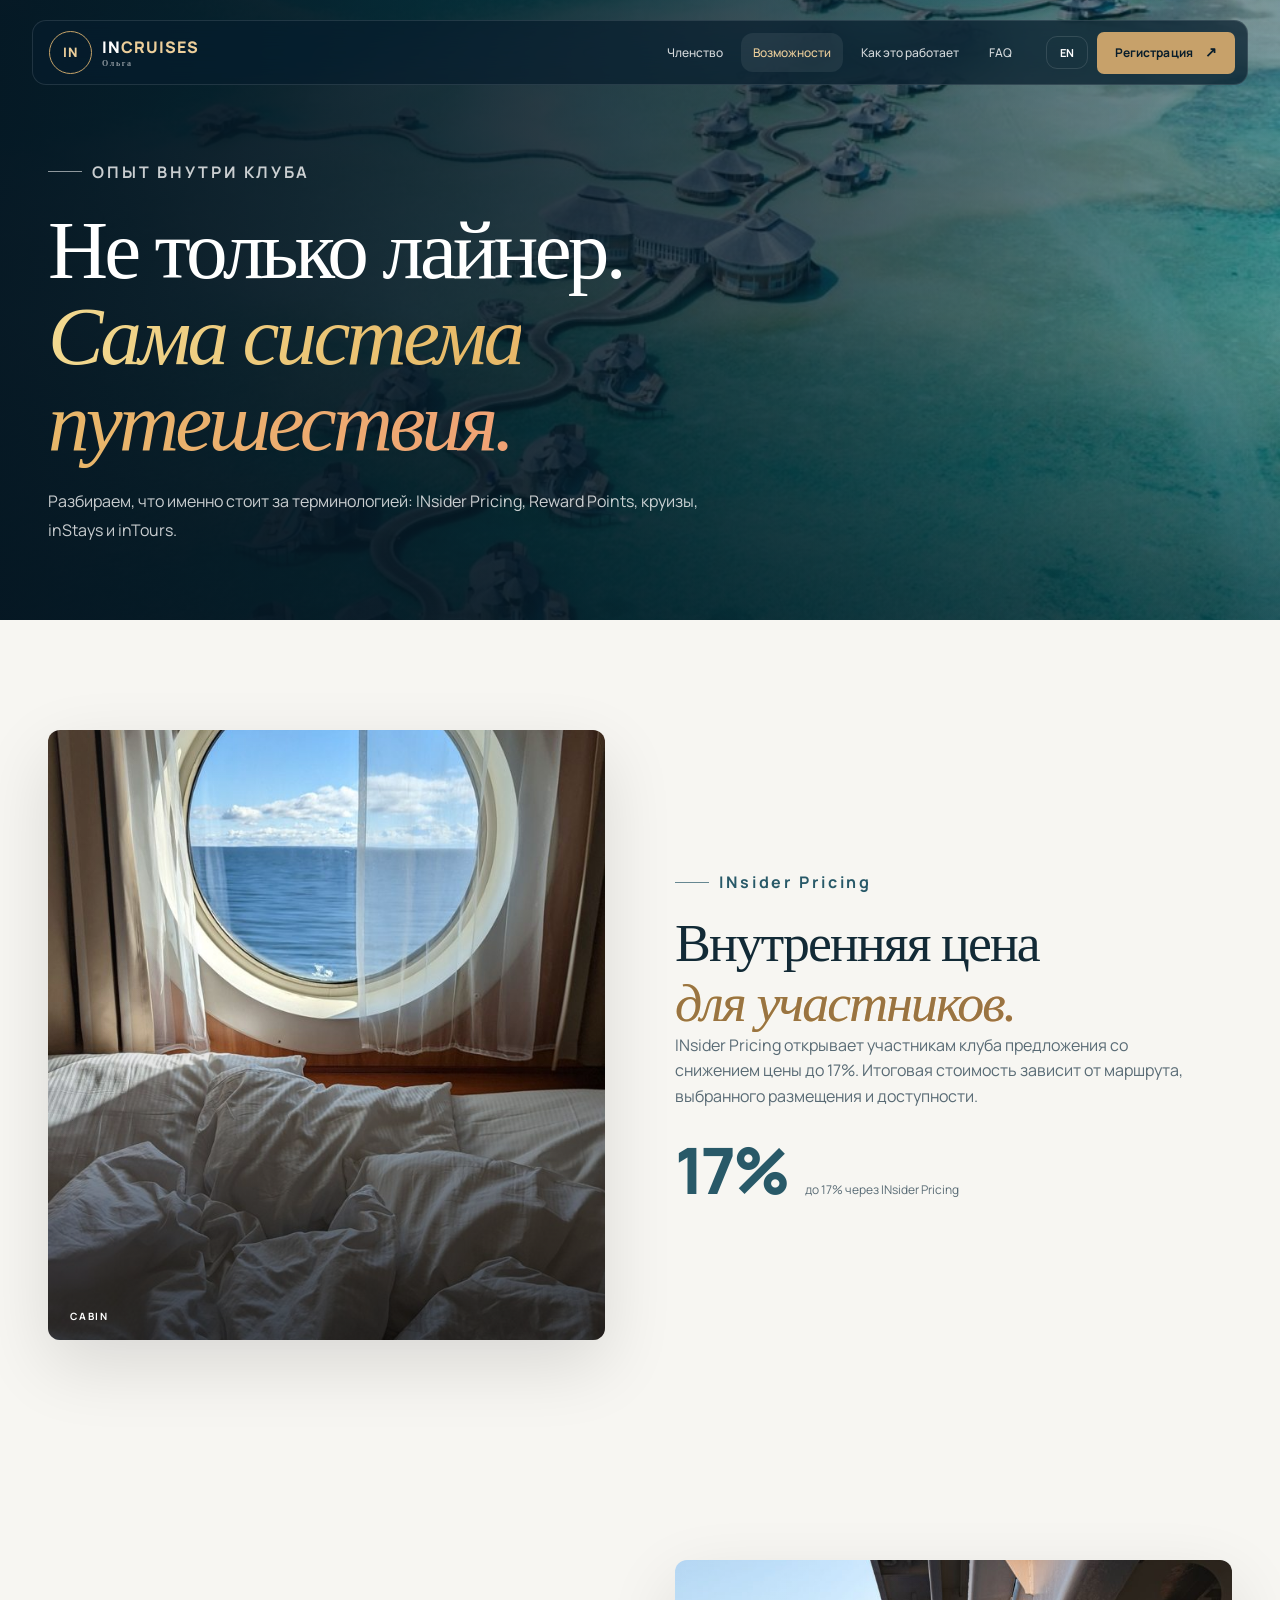
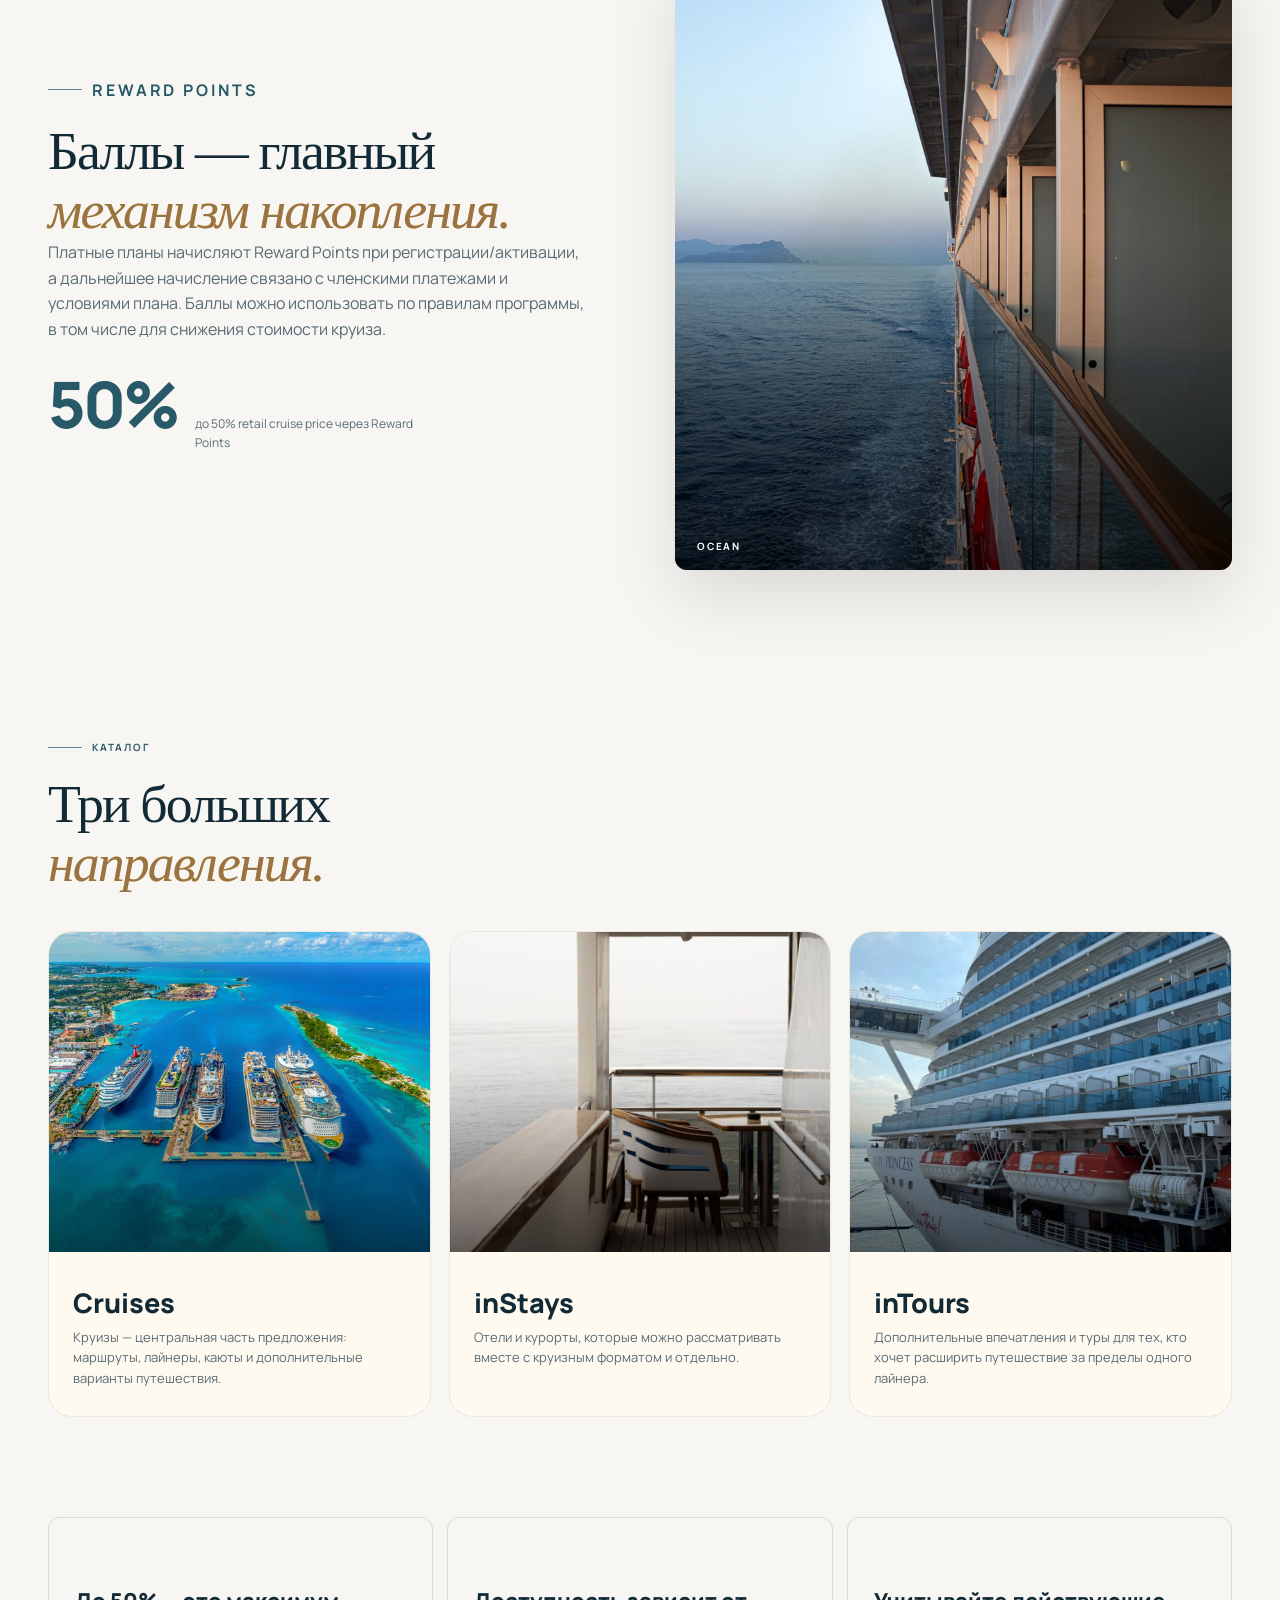
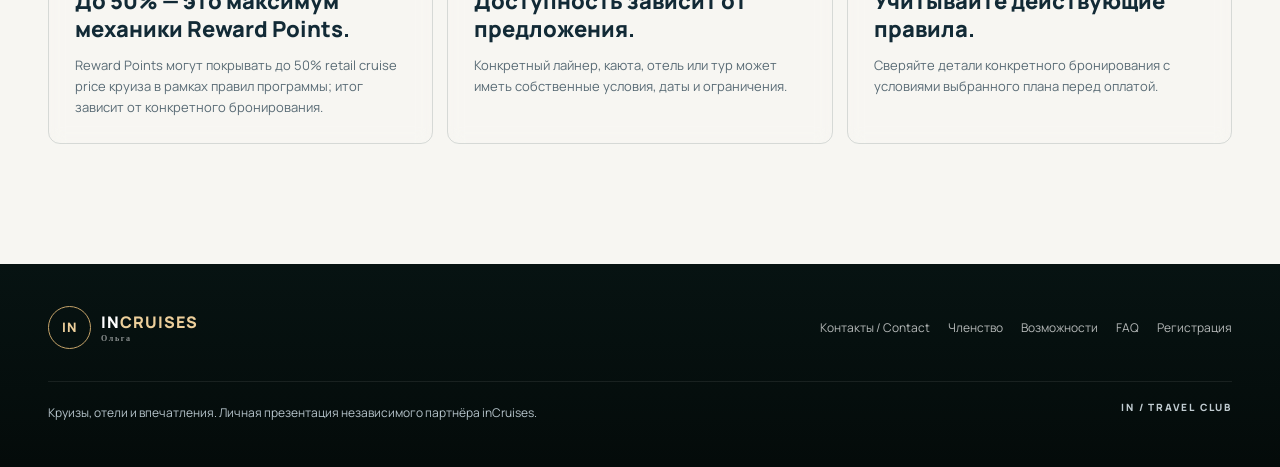
==== commit 942cec76: "Карточка консультанта, правки текстов RU/EN, новый README - index/register: карточка консультанта в " ====
--- a/benefits.html
+++ b/benefits.html
@@ -12,7 +12,7 @@
 <section class="page-hero page-hero-benefits"><div class="page-hero-bg" style="background-image:url('images/island.jpg')"></div><div class="hero-overlay"></div><div class="page-hero-content section-wrap reveal"><p class="eyebrow"><span class="eyebrow-line"></span><span data-i18n="benefitsEyebrow">ОПЫТ ВНУТРИ КЛУБА</span></p><h1 data-i18n="benefitsTitle">Не только лайнер.<br><em>Сама система путешествия.</em></h1><p data-i18n="benefitsLead">Разбираем, что именно стоит за терминологией: INsider Pricing, Reward Points, круизы, inStays и inTours.</p></div></section>
 <section class="section-wrap benefit-feature"><div class="benefit-media reveal" style="background-image:url('images/photo-19154533.jpg')"><span> CABIN</span></div><div class="benefit-copy reveal reveal-delay-1"><p class="eyebrow dark"><span class="eyebrow-line"></span><span data-i18n="insiderEyebrow">INsider Pricing</span></p><h2 data-i18n="insiderTitle">Внутренняя цена<br><em>для участников.</em></h2><p data-i18n="insiderText">INsider Pricing открывает участникам клуба предложения со снижением цены до 17%. Итоговая стоимость зависит от маршрута, выбранного размещения и доступности.</p><div class="stat-line"><strong>17%</strong><span data-i18n="insiderStat">до 17% через INsider Pricing</span></div></div></section>
 <section class="section-wrap benefit-feature reverse"><div class="benefit-media reveal" style="background-image:url('images/photo-38842315.jpg')"><span>OCEAN</span></div><div class="benefit-copy reveal reveal-delay-1"><p class="eyebrow dark"><span class="eyebrow-line"></span><span data-i18n="rpEyebrow">REWARD POINTS</span></p><h2 data-i18n="rpTitle">Баллы — главный<br><em>механизм накопления.</em></h2><p data-i18n="rpText">Платные планы начисляют Reward Points при регистрации/активации, а дальнейшее начисление связано с членскими платежами и условиями плана. Баллы можно использовать по правилам программы, в том числе для снижения стоимости круиза.</p><div class="stat-line"><strong>50%</strong><span data-i18n="rpStat">до 50% retail cruise price через Reward Points</span></div></div></section>
-<section class="section-wrap product-grid-section"><div class="section-head reveal"><div><p class="eyebrow dark"><span class="eyebrow-line"></span><span data-i18n="catalogEyebrow">КАТАЛОГ</span></p><h2 data-i18n="catalogTitle">Три больших<br><em>направления.</em></h2></div></div><div class="product-grid"><article class="product-card reveal"><div class="product-photo" style="background-image:url('images/hero.jpg')"></div><div class="product-copy"><h3 data-i18n="cruiseTitle">Cruises</h3><p data-i18n="cruiseText">Круизы — центральная часть предложения: маршруты, лайнеры, каюты и дополнительные варианты путешествия.</p></div></article><article class="product-card reveal reveal-delay-1"><div class="product-photo" style="background-image:url('images/photo-17635350.jpg')"></div><div class="product-copy"><h3 data-i18n="staysTitle">inStays</h3><p data-i18n="staysText">Отели и курорты, которые можно рассматривать вместе с круизным форматом и отдельно.</p></div></article><article class="product-card reveal reveal-delay-2"><div class="product-photo" style="background-image:url('images/photo-31258302.jpg')"></div><div class="product-copy"></span><h3 data-i18n="toursTitle">inTours</h3><p data-i18n="toursText">Дополнительные впечатления и туры для тех, кто хочет расширить путешествие за пределы одного лайнера.</p></div></article></div></section>
-<section class="section-wrap guardrail-grid"><article class="guardrail reveal"><h3 data-i18n="guard1Title">До 50% — это максимум механики Reward Points.</h3><p data-i18n="guard1Text">Reward Points могут покрывать до 50% retail cruise price круиза в рамках правил программы; итог зависит от конкретного бронирования.</p></article><article class="guardrail reveal reveal-delay-1"><h3 data-i18n="guard2Title">Доступность зависит от предложения.</h3><p data-i18n="guard2Text">Конкретный лайнер, каюта, отель или тур может иметь собственные условия, даты и ограничения.</p></article><article class="guardrail reveal reveal-delay-2"><h3 data-i18n="guard3Title">Учитывайте действующие правила.</h3><p data-i18n="guard3Text">Сверяйте детали конкретного бронирования с условиями выбранного плана перед оплатой.</p></article></section><span>
+<section class="section-wrap product-grid-section"><div class="section-head reveal"><div><p class="eyebrow dark"><span class="eyebrow-line"></span><span data-i18n="catalogEyebrow">КАТАЛОГ</span></p><h2 data-i18n="catalogTitle">Три больших<br><em>направления.</em></h2></div></div><div class="product-grid"><article class="product-card reveal"><div class="product-photo" style="background-image:url('images/hero.jpg')"></div><div class="product-copy"><h3 data-i18n="cruiseTitle">Cruises</h3><p data-i18n="cruiseText">Круизы — центральная часть предложения: маршруты, лайнеры, каюты и дополнительные варианты путешествия.</p></div></article><article class="product-card reveal reveal-delay-1"><div class="product-photo" style="background-image:url('images/photo-17635350.jpg')"></div><div class="product-copy"><h3 data-i18n="staysTitle">inStays</h3><p data-i18n="staysText">Отели и курорты, которые можно рассматривать вместе с круизным форматом и отдельно.</p></div></article><article class="product-card reveal reveal-delay-2"><div class="product-photo" style="background-image:url('images/photo-31258302.jpg')"></div><div class="product-copy"><h3 data-i18n="toursTitle">inTours</h3><p data-i18n="toursText">Дополнительные впечатления и туры для тех, кто хочет расширить путешествие за пределы одного лайнера.</p></div></article></div></section>
+<section class="section-wrap guardrail-grid"><article class="guardrail reveal"><h3 data-i18n="guard1Title">До 50% — это максимум механики Reward Points.</h3><p data-i18n="guard1Text">Reward Points могут покрывать до 50% retail cruise price круиза в рамках правил программы; итог зависит от конкретного бронирования.</p></article><article class="guardrail reveal reveal-delay-1"><h3 data-i18n="guard2Title">Доступность зависит от предложения.</h3><p data-i18n="guard2Text">Конкретный лайнер, каюта, отель или тур может иметь собственные условия, даты и ограничения.</p></article><article class="guardrail reveal reveal-delay-2"><h3 data-i18n="guard3Title">Учитывайте действующие правила.</h3><p data-i18n="guard3Text">Сверяйте детали конкретного бронирования с условиями выбранного плана перед оплатой.</p></article></section>
 </main>
 <footer class="footer"><div class="footer-top section-wrap"><a class="brand footer-brand" href="index.html"><span class="brand-mark">IN</span><span class="brand-copy"><strong>IN<span>CRUISES</span></strong><small>TRAVEL CLUB</small></span></a><nav><a href="register.html#contact">Контакты / Contact</a><a href="membership.html" data-i18n="navMembership">Членство</a><a href="benefits.html" data-i18n="navBenefits">Возможности</a><a href="faq.html" data-i18n="navFaq">FAQ</a><a href="register.html" data-i18n="navJoin">Регистрация</a></nav></div><div class="footer-bottom section-wrap"><p data-i18n="footerDisclaimer">Круизы, отели и впечатления. Личная презентация независимого партнёра inCruises.</p><span class="footer-mark">IN / TRAVEL CLUB</span></div></footer><div class="mobile-action"><a href="membership.html"><span data-copy="mobilePlans" data-ru="Сравнить планы" data-en="Compare plans">Сравнить планы</span></a><a class="mobile-contact" href="register.html#contact"><span data-copy="mobileContact" data-ru="Связаться ↗" data-en="Get in touch ↗">Связаться ↗</span></a></div><button class="back-to-top" type="button" aria-label="Наверх / Back to top" hidden>↑</button></body></html>
--- a/css/style.css
+++ b/css/style.css
@@ -287,4 +287,58 @@
   .feature-card .feature-index {
     font-size: 48px;
   }
+}
+
+/* V5: карточка консультанта в секции контактов */
+.consultant-card {
+  display: flex;
+  align-items: center;
+  gap: 16px;
+  margin: 0 0 26px;
+}
+
+.consultant-photo {
+  position: relative;
+  width: 62px;
+  height: 62px;
+  flex: 0 0 62px;
+  border-radius: 50%;
+  background: var(--green);
+  color: var(--cream);
+  display: grid;
+  place-items: center;
+  overflow: hidden;
+}
+
+.consultant-initial {
+  font: 800 24px/1 Manrope, system-ui, sans-serif;
+}
+
+.consultant-img {
+  position: absolute;
+  inset: 0;
+  width: 100%;
+  height: 100%;
+  object-fit: cover;
+}
+
+.consultant-img[hidden] {
+  display: none;
+}
+
+.consultant-copy {
+  display: flex;
+  flex-direction: column;
+  gap: 3px;
+}
+
+.consultant-copy strong {
+  font: 800 17px/1.2 Manrope, system-ui, sans-serif;
+  color: var(--ink);
+}
+
+.consultant-copy span {
+  font-size: 12px;
+  letter-spacing: .02em;
+  color: var(--muted);
 }
